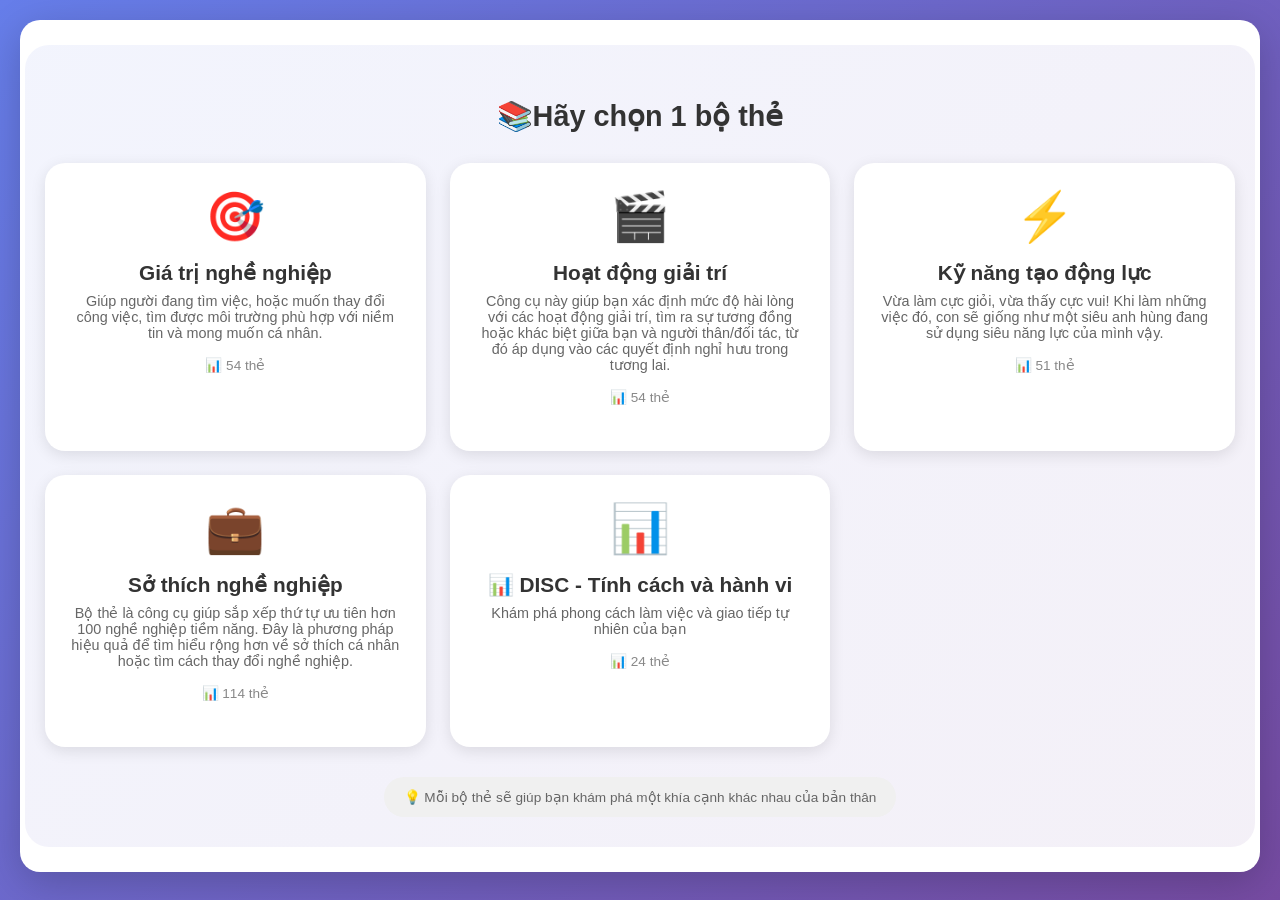
==== cardgames/index.html @ 97223746 "Add files via upload" ====
<!DOCTYPE html>
<html lang="vi">
<head>
    <meta charset="UTF-8">
    <meta name="viewport" content="width=device-width, initial-scale=1.0, user-scalable=yes">
    <title>Sắp xếp giá trị cốt lõi - Card Sorting Game</title>
    <link rel="stylesheet" href="css/style.css">
</head>
<body>
<div class="container">
    <!-- MENU CHỌN BỘ THỦ CÔNG -->
    <div id="menuContainer" class="menu-container">
        <h2>📚Hãy chọn 1 bộ thẻ</h2>
        <div class="deck-grid" id="deckGrid">
            <!-- Các nút bộ thẻ sẽ được tạo từ config -->
        </div>
        <div class="menu-note">
            💡 Mỗi bộ thẻ sẽ giúp bạn khám phá một khía cạnh khác nhau của bản thân
        </div>
    </div>

    <div id="loadingData" class="loading-data" style="display: none;">
        <div class="spinner"></div>
        <p id="loadingText">Đang tải dữ liệu...</p>
    </div>

    <div id="gameContent" style="display: none;">
        <div class="game-header">
            <button id="backToMenuBtn" class="btn-back">← Đổi bộ thẻ khác</button>
        </div>

        <h1 id="gameTitle" class="game-title"></h1>
        <div id="gameSubtitle" class="game-subtitle"></div>
        
        <div class="instructions" id="instructions">
            <!-- Nội dung hướng dẫn sẽ được inject -->
        </div>

        <div class="columns-container" id="columnsContainer"></div>

        <div class="form-container">
            <h3>📝 Thông tin người tham gia</h3>
            <div class="form-grid">
                <div class="form-group">
                    <label for="userName">Họ và tên *</label>
                    <input type="text" id="userName" placeholder="VD: Nguyễn Văn A">
                </div>
                <div class="form-group">
                    <label for="userEmail">Email *</label>
                    <input type="email" id="userEmail" placeholder="example@email.com">
                </div>
                <div class="form-group">
                    <label for="userPhone">Số điện thoại</label>
                    <input type="tel" id="userPhone" placeholder="090xxxxxxx">
                </div>
                <div class="form-group">
                    <label for="userAge">Độ tuổi</label>
                    <select id="userAge">
                        <option value="">Chọn độ tuổi</option>
                        <option>Dưới 18</option>
                        <option>18-25</option>
                        <option>26-35</option>
                        <option>36-45</option>
                        <option>Trên 45</option>
                    </select>
                </div>
            </div>
            <div class="form-group">
                <label for="notes">Ghi chú thêm</label>
                <textarea id="notes" rows="2" placeholder="Chia sẻ thêm..."></textarea>
            </div>
            <div class="button-group">
                <button class="btn-submit" id="submitBtn">📤 Gửi kết quả</button>
                <button class="btn-reset" id="resetBtn">🔄 Làm lại toàn bộ</button>
            </div>
            <div id="loading" class="loading" style="display:none;">
                <div class="spinner" style="width:30px; height:30px;"></div>
                <p>Đang gửi...</p>
            </div>
            <div id="resultMessage" class="result"></div>
            <div id="errorMessage" class="error"></div>
        </div>
    </div>
</div>

<div id="floatingStack" class="floating-stack" style="display: none;">
    <div class="stack-cards" id="stackContainer" draggable="false"></div>
</div>

<!-- Scripts -->
<script src="js/config.js"></script>
<script src="js/utils.js"></script>
<script src="js/data-loader.js"></script>
<script src="js/game-state.js"></script>
<script src="js/ui-renderer.js"></script>
<script src="js/matrix-renderer.js"></script>
<script src="js/drag-drop.js"></script>
<script src="js/form-handler.js"></script>
<script src="js/menu-handler.js"></script>
<script src="js/main.js"></script>
</body>
</html>
---- cardgames/css/style.css ----
* {
    box-sizing: border-box;
    user-select: none;
}

body {
    font-family: 'Segoe UI', Tahoma, Geneva, Verdana, sans-serif;
    margin: 0;
    padding: 20px;
    background: linear-gradient(135deg, #667eea 0%, #764ba2 100%);
    min-height: 100vh;
}

.container {
    background-color: white;
    border-radius: 20px;
    padding: 5px;
    box-shadow: 0 10px 40px rgba(0,0,0,0.2);
}

h1 {
    text-align: center;
    color: #333;
    margin-bottom: 8px;
    font-size: 1.6rem;
}

.subtitle {
    text-align: center;
    color: #666;
    margin-bottom: 2px;
    font-size: 0.95rem;
}

.instructions {
    background: linear-gradient(135deg, #667eea 0%, #764ba2 100%);
    color: white;
    padding: 5px 10px;
    border-radius: 15px;
    margin-bottom: 10px;
}

.columns-container {
    display: flex;
    gap: 16px;
    overflow-x: auto;
    min-height: 480px;
    flex-wrap: nowrap;
}

.columns-container:not(.matrix-container) {
    display: flex;
    flex-direction: row;
}

.matrix-container {
    display: block !important;
    width: 100%;
    overflow-x: auto;
}

.column {
    flex: 1;
    min-width: 210px;
    max-width: 300px;
    background-color: #f8f9fa;
    border-radius: 16px;
    padding: 2px;
    box-shadow: 0 2px 10px rgba(0,0,0,0.08);
}

.column h3 {
    text-align: center;
    margin-top: 0;
    margin-bottom: 8px;
    padding-bottom: 8px;
    border-bottom: 2px solid;
    font-size: 1.1rem;
}

.level-0 h3 { border-bottom-color: #ff6b6b; color: #ff6b6b; }
.level-1 h3 { border-bottom-color: #ffa500; color: #ffa500; }
.level-2 h3 { border-bottom-color: #4caf50; color: #4caf50; }
.level-3 h3 { border-bottom-color: #2196f3; color: #2196f3; }
.level-4 h3 { border-bottom-color: #9c27b0; color: #9c27b0; }

.cards-container {
    min-height: 380px;
    max-height: 550px;
    overflow-y: auto;
    padding-right: 4px;
}

.card {
    background: white;
    border-left: 4px solid;
    border-radius: 10px;
    padding: 10px 12px;
    margin-bottom: 10px;
    cursor: grab;
    transition: all 0.2s ease;
    box-shadow: 0 1px 4px rgba(0,0,0,0.08);
}

.card:active {
    cursor: grabbing;
}

.card:hover {
    transform: translateX(4px) scale(1.01);
    box-shadow: 0 6px 14px rgba(0,0,0,0.12);
}

.card.dragging {
    opacity: 0.4;
    cursor: grabbing;
}

.card-title {
    font-weight: bold;
    font-size: 15px;
    display: flex;
    justify-content: space-between;
    margin-bottom: 5px;
}

.card-desc {
    font-size: 11px;
    color: #666;
    line-height: 1.35;
}

.floating-stack {
    position: fixed;
    bottom: 30px;
    right: 30px;
    width: 320px;
    max-width: calc(100% - 50px);
    z-index: 1000;
    pointer-events: auto;
    filter: drop-shadow(0 12px 20px rgba(0,0,0,0.25));
}

.stack-cards {
    position: relative;
    width: 100%;
    cursor: grab;
}

.stack-cards:active {
    cursor: grabbing;
}

.stack-item {
    background: white;
    border-radius: 16px;
    border-left: 5px solid #9c27b0;
    padding: 12px 14px;
    box-shadow: 0 8px 18px rgba(0,0,0,0.2);
    position: relative;
}

.stack-item:not(:first-child) {
    position: absolute;
    top: 8px;
    left: 8px;
    right: -4px;
    width: 100%;
    z-index: -1;
    opacity: 0.85;
    transform: rotate(1deg);
}

.stack-item:nth-child(2) {
    top: 6px;
    left: 6px;
    transform: rotate(2deg);
    opacity: 0.7;
}

.stack-item:nth-child(3) {
    top: 4px;
    left: 4px;
    transform: rotate(3deg);
    opacity: 0.55;
}

.stack-item:nth-child(4) {
    top: 2px;
    left: 2px;
    transform: rotate(4deg);
    opacity: 0.4;
}

.stack-item:nth-child(n+5) {
    display: none;
}

.form-container {
    background: linear-gradient(135deg, #f5f7fa 0%, #e9eef5 100%);
    padding: 20px;
    border-radius: 18px;
    margin-top: 15px;
}

.form-grid {
    display: grid;
    grid-template-columns: 1fr 1fr;
    gap: 18px;
    margin-bottom: 15px;
}

.form-group {
    margin-bottom: 12px;
}

label {
    display: block;
    margin-bottom: 6px;
    font-weight: bold;
    color: #333;
    font-size: 0.85rem;
}

input, select, textarea {
    width: 100%;
    padding: 10px;
    border: 2px solid #e0e0e0;
    border-radius: 12px;
    font-size: 14px;
    transition: 0.2s;
}

button {
    padding: 10px 24px;
    border: none;
    border-radius: 40px;
    cursor: pointer;
    font-size: 15px;
    font-weight: bold;
    transition: 0.2s;
}

button:hover {
    transform: translateY(-2px);
    box-shadow: 0 5px 12px rgba(0,0,0,0.2);
}

.btn-submit {
    background: linear-gradient(135deg, #667eea 0%, #764ba2 100%);
    color: white;
}

.btn-reset {
    background-color: #ff9800;
    color: white;
}

.button-group {
    display: flex;
    gap: 15px;
    justify-content: center;
    margin-top: 15px;
}

.result {
    margin-top: 18px;
    padding: 12px;
    border-radius: 14px;
    display: none;
}

.error {
    color: #d32f2f;
    margin-top: 8px;
    text-align: center;
    font-size: 13px;
}

.loading-data {
    text-align: center;
    padding: 50px;
}

.spinner {
    border: 4px solid #f3f3f3;
    border-top: 4px solid #667eea;
    border-radius: 50%;
    width: 48px;
    height: 48px;
    animation: spin 1s linear infinite;
    margin: 0 auto 16px;
}

@keyframes spin {
    0% { transform: rotate(0deg); }
    100% { transform: rotate(360deg); }
}

@media (max-width: 760px) {
    .form-grid {
        grid-template-columns: 1fr;
    }
    .container {
        padding: 15px;
    }
    .floating-stack {
        width: 300px;
        bottom: 20px;
        right: 20px;
    }
    
    .stack-item strong {
        font-size: 14px;
    }
    
    .stack-item .stack-description {
        font-size: 11px;
    }
}

/* Menu styles */
.menu-container {
    text-align: center;
    padding: 30px 20px;
    background: linear-gradient(135deg, #667eea15 0%, #764ba215 100%);
    border-radius: 24px;
    margin: 20px 0;
}

.menu-container h2 {
    color: #333;
    margin-bottom: 30px;
    font-size: 1.8rem;
}

.deck-grid {
    display: grid;
    grid-template-columns: repeat(auto-fit, minmax(280px, 1fr));
    gap: 24px;
    margin-bottom: 30px;
}

.deck-card {
    background: white;
    border-radius: 20px;
    padding: 24px;
    text-align: center;
    cursor: pointer;
    transition: all 0.3s ease;
    box-shadow: 0 4px 15px rgba(0,0,0,0.1);
    border: 2px solid transparent;
}

.deck-card:hover {
    transform: translateY(-8px);
    box-shadow: 0 12px 30px rgba(0,0,0,0.15);
    border-color: #667eea;
}

.deck-icon {
    font-size: 48px;
    margin-bottom: 16px;
}

.deck-title {
    font-size: 1.3rem;
    font-weight: bold;
    color: #333;
    margin-bottom: 8px;
}

.deck-subtitle {
    font-size: 0.9rem;
    color: #666;
    margin-bottom: 16px;
}

.deck-count {
    font-size: 0.85rem;
    color: #888;
    margin-bottom: 20px;
}

.btn-select-deck {
    display: none;
    background: linear-gradient(135deg, #667eea 0%, #764ba2 100%);
    color: white;
    border: none;
    padding: 10px 24px;
    border-radius: 40px;
    font-size: 0.9rem;
    font-weight: bold;
    cursor: pointer;
    transition: all 0.2s;
}

.btn-select-deck:hover {
    transform: scale(1.05);
    box-shadow: 0 4px 12px rgba(102, 126, 234, 0.4);
}

.menu-note {
    background: #f0f0f0;
    padding: 12px 20px;
    border-radius: 40px;
    font-size: 0.85rem;
    color: #666;
    display: inline-block;
}

.game-header {
    display: flex;
    justify-content: flex-start;
    margin-bottom: 15px;
}

.btn-back {
    background: #6c757d;
    color: white;
    border: none;
    padding: 8px 20px;
    border-radius: 40px;
    font-size: 0.85rem;
    cursor: pointer;
    transition: all 0.2s;
}

.btn-back:hover {
    background: #5a6268;
    transform: translateX(-3px);
}

/* Responsive cho menu */
@media (max-width: 768px) {
    .deck-grid {
        grid-template-columns: 1fr;
        gap: 16px;
    }
    
    .menu-container h2 {
        font-size: 1.4rem;
    }
    
    .deck-card {
        padding: 18px;
    }
    
    .deck-icon {
        font-size: 36px;
    }

    .column {
        min-width: 180px;
        max-width: 250px;
    }
}

/* Style cho thẻ ở chồng thẻ - LỚN HƠN */
.stack-item {
    background: white;
    border-radius: 16px;
    border-left: 5px solid #9c27b0;
    padding: 16px 18px;  /* Tăng padding */
    box-shadow: 0 8px 18px rgba(0,0,0,0.2);
    position: relative;
    min-height: 100px;  /* Chiều cao tối thiểu */
}

.stack-item .stack-header {
    display: flex;
    justify-content: space-between;
    align-items: center;
    margin-bottom: 12px;
    flex-wrap: wrap;
    gap: 8px;
}

.stack-item strong {
    font-size: 16px;  /* Chữ to hơn */
    color: #333;
}

.stack-item .counter-badge {
    background: #764ba2;
    color: white;
    border-radius: 30px;
    padding: 4px 12px;
    font-size: 12px;
    font-weight: bold;
}

.stack-item .stack-description {
    font-size: 13px;  /* Mô tả to hơn */
    color: #555;
    line-height: 1.5;
    margin-top: 8px;
}

/* Style cho thẻ ở các cột - GỌN NHẸ */
.card {
    background: white;
    border-left: 4px solid;
    border-radius: 10px;
    padding: 8px 10px;  /* Giảm padding */
    margin-bottom: 8px;
    cursor: grab;
    transition: all 0.2s ease;
    box-shadow: 0 1px 4px rgba(0,0,0,0.08);
}

.card .card-title {
    font-weight: bold;
    font-size: 13px;  /* Chữ nhỏ hơn */
    display: flex;
    justify-content: space-between;
    align-items: center;
    gap: 8px;
    margin-bottom: 0;  /* Bỏ margin-bottom */
}

.card .card-desc {
    display: none;  /* Ẩn description ở cột */
}

/* Khi hover vẫn hiệu ứng nhưng không cần mô tả */
.card:hover {
    transform: translateX(4px) scale(1.01);
    box-shadow: 0 6px 14px rgba(0,0,0,0.12);
}

/* Đảm bảo chồng thẻ đủ rộng để hiển thị đầy đủ */
.floating-stack {
    position: fixed;
    bottom: 30px;
    right: 30px;
    width: 380px;  /* Tăng kích thước từ 320 lên 380 */
    max-width: calc(100% - 50px);
    z-index: 1000;
    pointer-events: auto;
    filter: drop-shadow(0 12px 20px rgba(0,0,0,0.25));
}

.game-title {
    text-align: center;
    color: #333;
    margin: 10px 0 5px;
    font-size: 1.5rem;
}

.game-subtitle {
    text-align: center;
    color: #666;
    margin-bottom: 15px;
    font-size: 0.9rem;
    padding: 0 10px;
}

/* Hỗ trợ màu sắc động cho các cột */
.column h3 {
    transition: all 0.3s ease;
}

/* Responsive cho ma trận */
@media (max-width: 1024px) {
    .skills-matrix {
        font-size: 12px;
    }
    
    .matrix-header-interest,
    .matrix-row-header {
        font-size: 11px !important;
        padding: 8px 4px !important;
    }
}
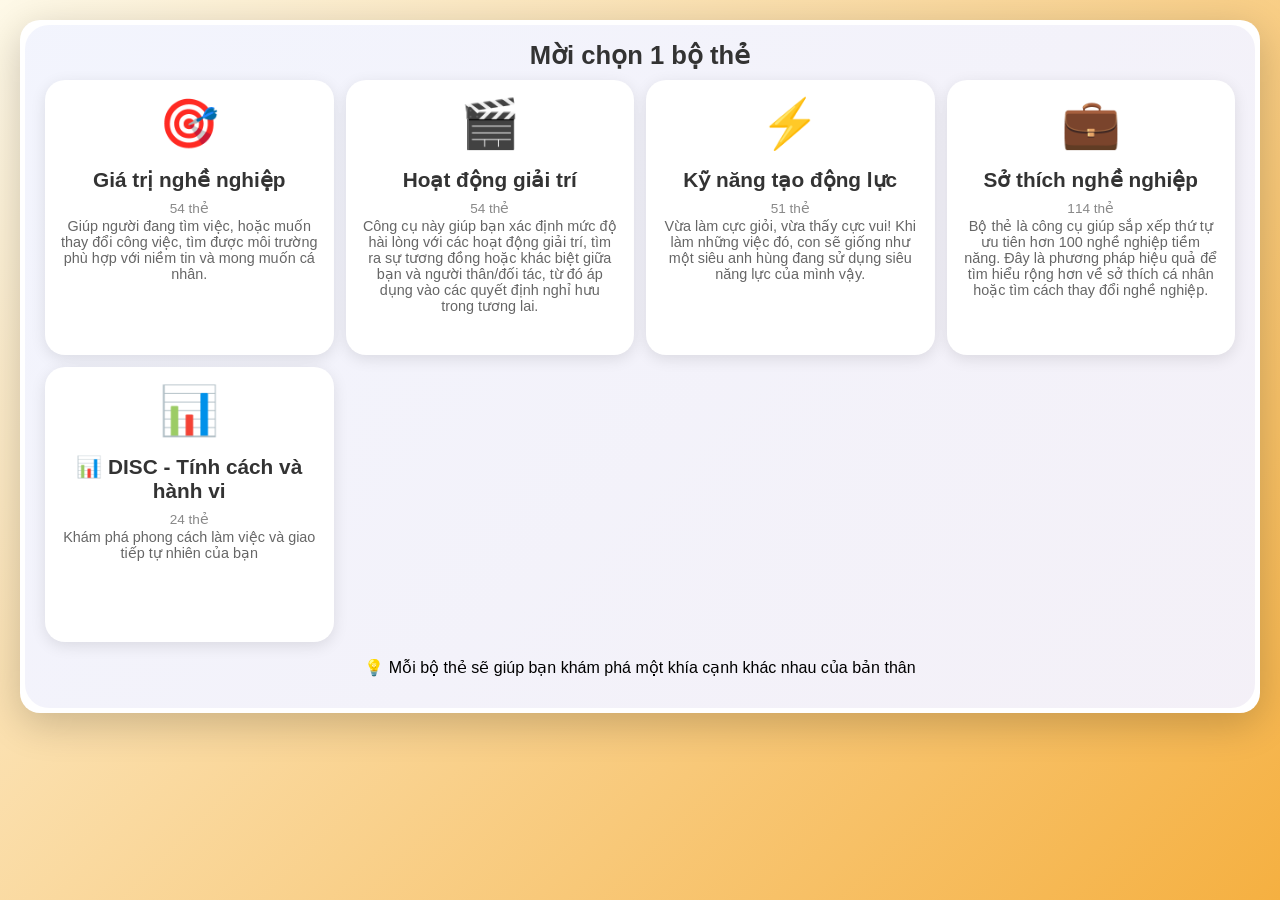
==== commit 767b27e0: "Add files via upload" ====
--- a/cardgames/index.html
+++ b/cardgames/index.html
@@ -3,20 +3,18 @@
 <head>
     <meta charset="UTF-8">
     <meta name="viewport" content="width=device-width, initial-scale=1.0, user-scalable=yes">
-    <title>Sắp xếp giá trị cốt lõi - Card Sorting Game</title>
+    <title>Sắp xếp giá trị cốt lõi</title>
     <link rel="stylesheet" href="css/style.css">
 </head>
 <body>
 <div class="container">
     <!-- MENU CHỌN BỘ THỦ CÔNG -->
     <div id="menuContainer" class="menu-container">
-        <h2>📚Hãy chọn 1 bộ thẻ</h2>
+        <h1 style="margin: 0px;">Mời chọn 1 bộ thẻ</h1>
         <div class="deck-grid" id="deckGrid">
             <!-- Các nút bộ thẻ sẽ được tạo từ config -->
         </div>
-        <div class="menu-note">
-            💡 Mỗi bộ thẻ sẽ giúp bạn khám phá một khía cạnh khác nhau của bản thân
-        </div>
+        <p>💡 Mỗi bộ thẻ sẽ giúp bạn khám phá một khía cạnh khác nhau của bản thân</p>
     </div>
 
     <div id="loadingData" class="loading-data" style="display: none;">
@@ -24,16 +22,12 @@
         <p id="loadingText">Đang tải dữ liệu...</p>
     </div>
 
-    <div id="gameContent" style="display: none;">
-        <div class="game-header">
-            <button id="backToMenuBtn" class="btn-back">← Đổi bộ thẻ khác</button>
-        </div>
-
+    <div id="gameContent" >
+        <button id="backToMenuBtn" class="btn-back" style="position: absolute; top: 25px;">← Đổi bộ thẻ khác</button>  
         <h1 id="gameTitle" class="game-title"></h1>
         <div id="gameSubtitle" class="game-subtitle"></div>
-        
         <div class="instructions" id="instructions">
-            <!-- Nội dung hướng dẫn sẽ được inject -->
+            <!-- Nội dung hướng dẫn sẽ được inject -->             
         </div>
 
         <div class="columns-container" id="columnsContainer"></div>
--- a/cardgames/css/style.css
+++ b/cardgames/css/style.css
@@ -7,7 +7,7 @@
     font-family: 'Segoe UI', Tahoma, Geneva, Verdana, sans-serif;
     margin: 0;
     padding: 20px;
-    background: linear-gradient(135deg, #667eea 0%, #764ba2 100%);
+    background: linear-gradient(135deg, #fef9e8 0%, #f5b041 100%);
     min-height: 100vh;
 }
 
@@ -33,7 +33,7 @@
 }
 
 .instructions {
-    background: linear-gradient(135deg, #667eea 0%, #764ba2 100%);
+    background: linear-gradient(135deg, #f5b041 0%, #f39c12 100%);
     color: white;
     padding: 5px 10px;
     border-radius: 15px;
@@ -154,7 +154,7 @@
 .stack-item {
     background: white;
     border-radius: 16px;
-    border-left: 5px solid #9c27b0;
+    border-left: 5px solid #f5b041;
     padding: 12px 14px;
     box-shadow: 0 8px 18px rgba(0,0,0,0.2);
     position: relative;
@@ -224,10 +224,10 @@
 
 input, select, textarea {
     width: 100%;
-    padding: 10px;
+    min-height: 25px;
     border: 2px solid #e0e0e0;
     border-radius: 12px;
-    font-size: 14px;
+    font-size: 13px;
     transition: 0.2s;
 }
 
@@ -247,7 +247,7 @@
 }
 
 .btn-submit {
-    background: linear-gradient(135deg, #667eea 0%, #764ba2 100%);
+    background: linear-gradient(135deg, #f5b041 0%, #f39c12 100%);
     color: white;
 }
 
@@ -322,10 +322,9 @@
 /* Menu styles */
 .menu-container {
     text-align: center;
-    padding: 30px 20px;
+    padding: 15px 10px;
     background: linear-gradient(135deg, #667eea15 0%, #764ba215 100%);
     border-radius: 24px;
-    margin: 20px 0;
 }
 
 .menu-container h2 {
@@ -337,14 +336,15 @@
 .deck-grid {
     display: grid;
     grid-template-columns: repeat(auto-fit, minmax(280px, 1fr));
-    gap: 24px;
-    margin-bottom: 30px;
+    gap: 12px;
+    margin: 10px;
 }
 
 .deck-card {
     background: white;
     border-radius: 20px;
-    padding: 24px;
+    min-height: 275px;
+    padding: 14px;
     text-align: center;
     cursor: pointer;
     transition: all 0.3s ease;
@@ -379,12 +379,12 @@
 .deck-count {
     font-size: 0.85rem;
     color: #888;
-    margin-bottom: 20px;
+    margin-bottom: 2px;
 }
 
 .btn-select-deck {
     display: none;
-    background: linear-gradient(135deg, #667eea 0%, #764ba2 100%);
+    background: linear-gradient(135deg, #f39c12 0%, #e67e22 100%);
     color: white;
     border: none;
     padding: 10px 24px;
@@ -435,7 +435,7 @@
 @media (max-width: 768px) {
     .deck-grid {
         grid-template-columns: 1fr;
-        gap: 16px;
+        gap: 6px;
     }
     
     .menu-container h2 {
@@ -460,7 +460,7 @@
 .stack-item {
     background: white;
     border-radius: 16px;
-    border-left: 5px solid #9c27b0;
+    border-left: 5px solid #e67e22;
     padding: 16px 18px;  /* Tăng padding */
     box-shadow: 0 8px 18px rgba(0,0,0,0.2);
     position: relative;
@@ -482,7 +482,7 @@
 }
 
 .stack-item .counter-badge {
-    background: #764ba2;
+    background: #fa8c16;
     color: white;
     border-radius: 30px;
     padding: 4px 12px;
